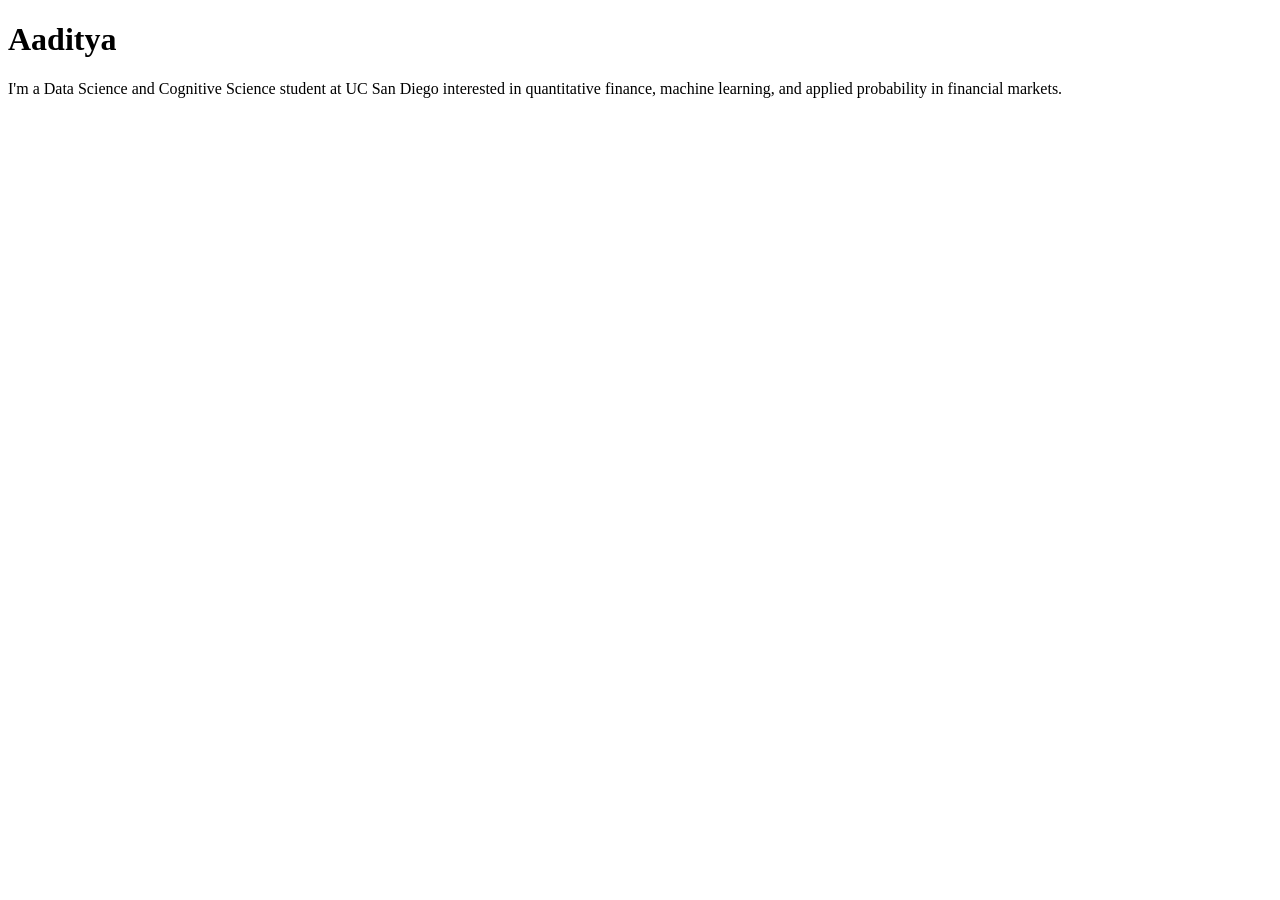
==== index.html @ cc4453ba "Create index.html" ====
<!DOCTYPE html>
<html lang="en">
<head>
  <meta charset="UTF-8">
  <meta name="viewport" content="width=device-width, initial-scale=1.0">
  <title>Aaditya: Personal Site and Portfolio</title>
</head>
<body>

  <h1>Aaditya</h1>
  <p>
    I'm a Data Science and Cognitive Science student at UC San Diego interested in
    quantitative finance, machine learning, and applied probability in financial markets.
  </p>

</body>
</html>
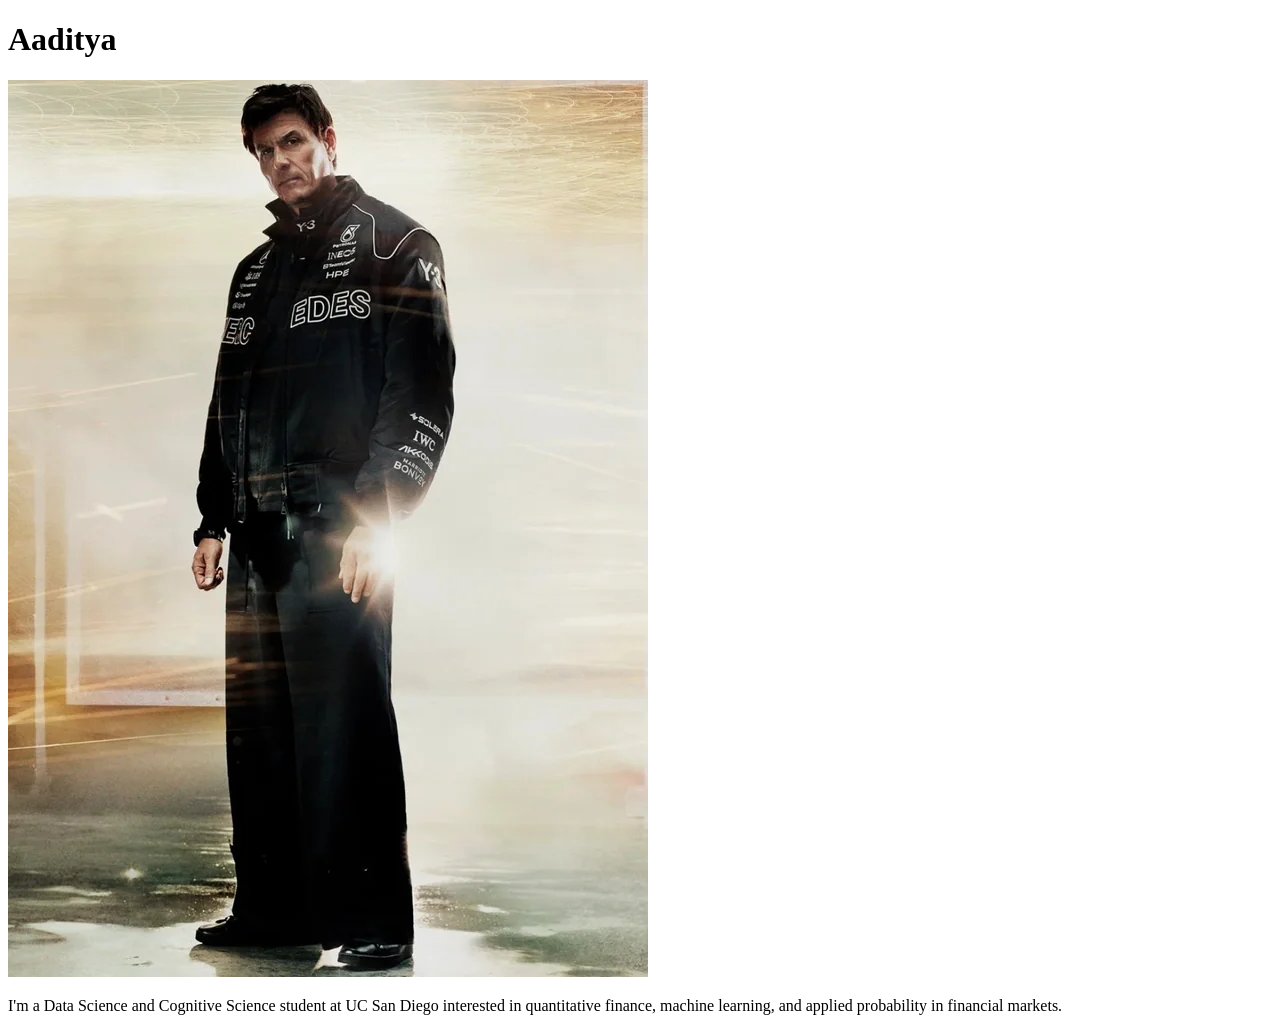
==== commit 0306c745: "Toto Toto" ====
--- a/index.html
+++ b/index.html
@@ -8,6 +8,7 @@
 <body>
 
   <h1>Aaditya</h1>
+  <img src="images/toto.jpg" alt="A photo of Toto Wolff">
   <p>
     I'm a Data Science and Cognitive Science student at UC San Diego interested in
     quantitative finance, machine learning, and applied probability in financial markets.
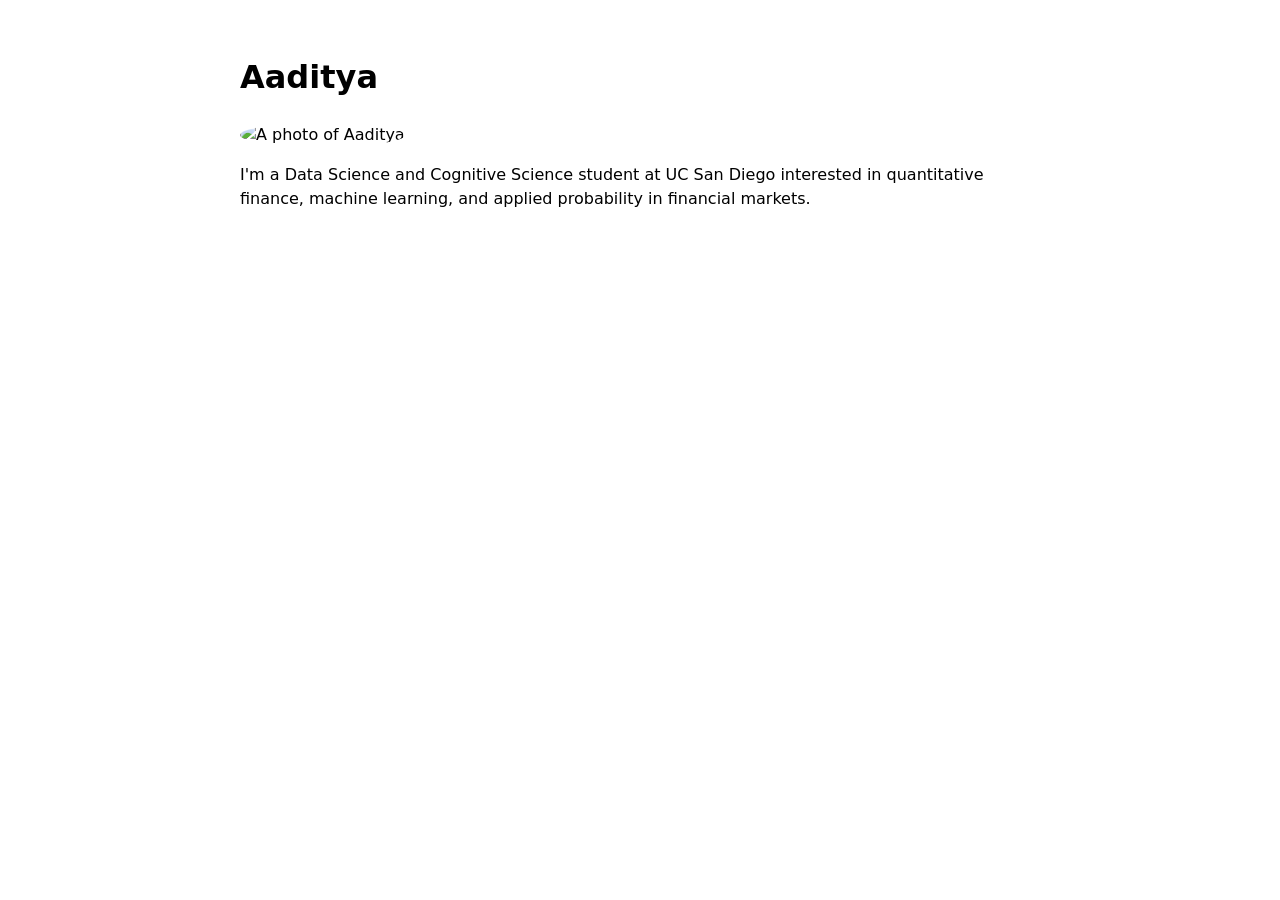
==== commit 4856db4b: "CSS styling" ====
--- a/index.html
+++ b/index.html
@@ -4,15 +4,16 @@
   <meta charset="UTF-8">
   <meta name="viewport" content="width=device-width, initial-scale=1.0">
   <title>Aaditya: Personal Site and Portfolio</title>
+  <link rel="stylesheet" href="style.css">
 </head>
 <body>
-
+ 
   <h1>Aaditya</h1>
-  <img src="images/toto.jpg" alt="A photo of Toto Wolff">
+  <img src="images/profile.jpg" alt="A photo of Aaditya">
   <p>
     I'm a Data Science and Cognitive Science student at UC San Diego interested in
     quantitative finance, machine learning, and applied probability in financial markets.
   </p>
-
+ 
 </body>
-</html>
+</html>
--- a/style.css
+++ b/style.css
@@ -0,0 +1,12 @@
+body {
+  font: 100%/1.5 system-ui;
+  max-width: 800px;
+  margin: 0 auto;
+  padding: 2rem 1.5rem;
+}
+ 
+img {
+  max-width: 200px;
+  border-radius: 50%;
+}
+ 
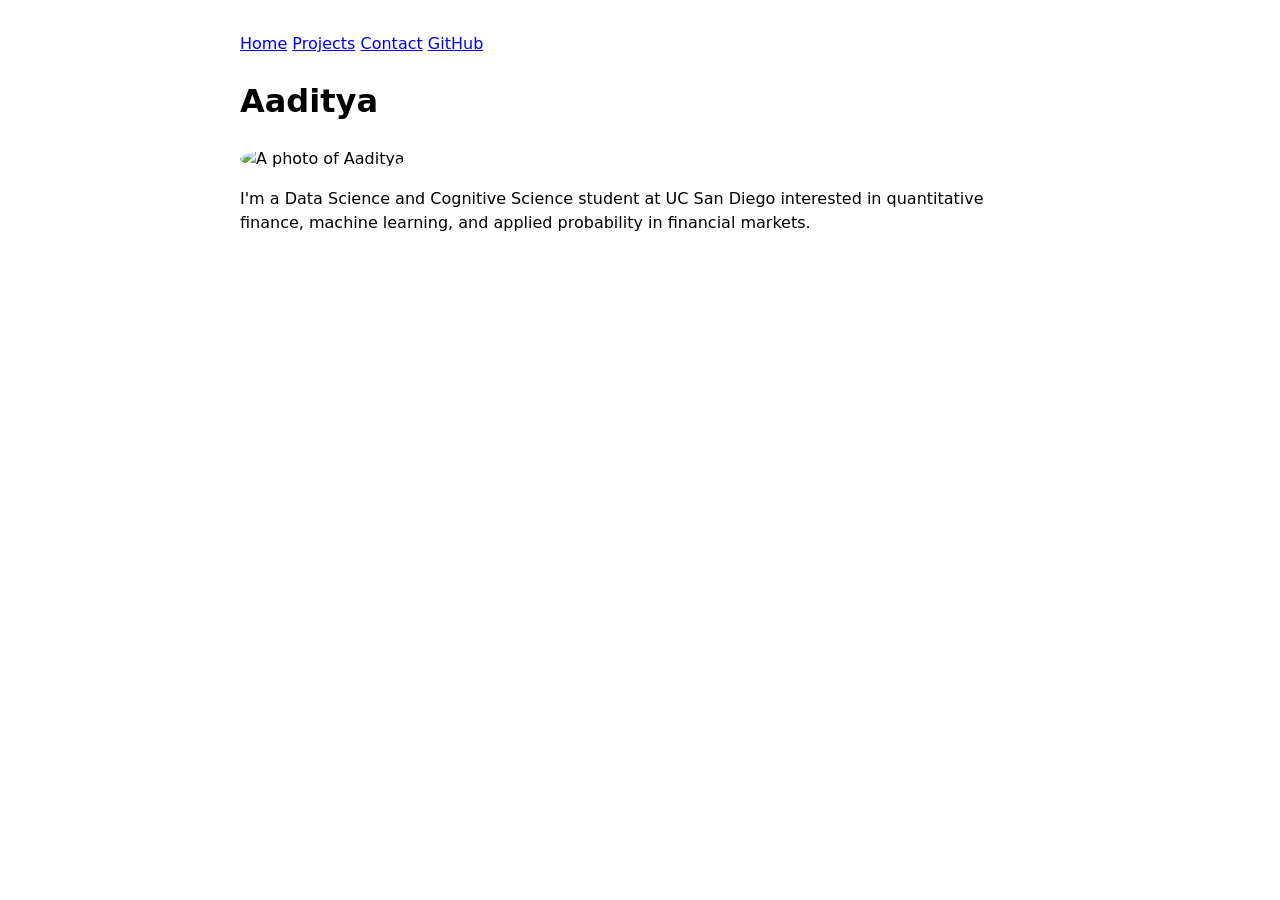
==== commit dd784c70: "New Pages" ====
--- a/index.html
+++ b/index.html
@@ -7,13 +7,20 @@
   <link rel="stylesheet" href="style.css">
 </head>
 <body>
- 
+
+  <nav>
+    <a href="index.html">Home</a>
+    <a href="projects/index.html">Projects</a>
+    <a href="contact/index.html">Contact</a>
+    <a href="https://github.com/CSAaditya" target="_blank">GitHub</a>
+  </nav>
+
   <h1>Aaditya</h1>
   <img src="images/profile.jpg" alt="A photo of Aaditya">
   <p>
     I'm a Data Science and Cognitive Science student at UC San Diego interested in
     quantitative finance, machine learning, and applied probability in financial markets.
   </p>
- 
+
 </body>
 </html>
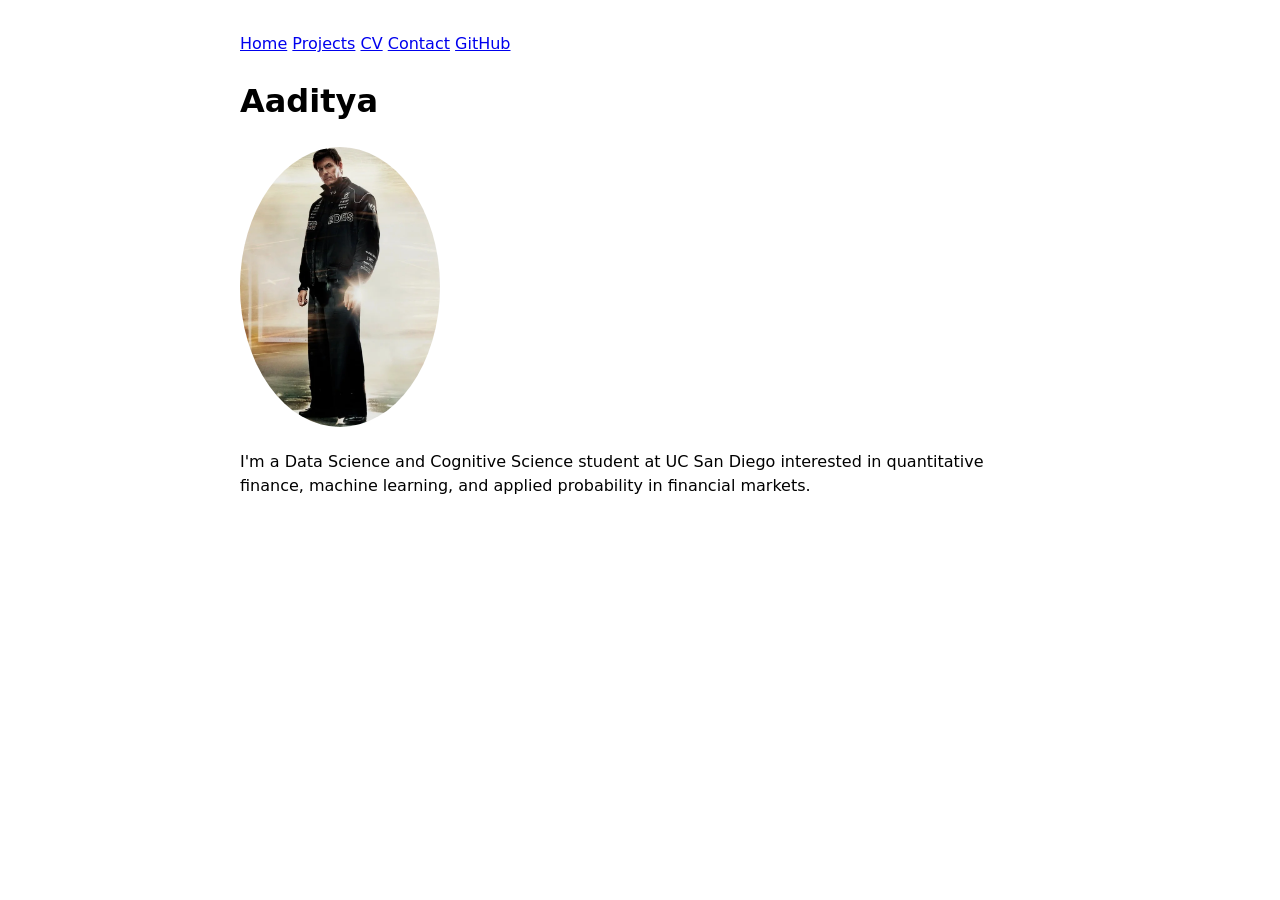
==== commit f27e8731: "Quick Fix Accidentally commit old version" ====
--- a/index.html
+++ b/index.html
@@ -11,12 +11,13 @@
   <nav>
     <a href="index.html">Home</a>
     <a href="projects/index.html">Projects</a>
+    <a href="cv/index.html">CV</a>
     <a href="contact/index.html">Contact</a>
     <a href="https://github.com/CSAaditya" target="_blank">GitHub</a>
   </nav>
 
   <h1>Aaditya</h1>
-  <img src="images/profile.jpg" alt="A photo of Aaditya">
+  <img src="images/toto.jpg" alt="A photo of Toto Wolff">
   <p>
     I'm a Data Science and Cognitive Science student at UC San Diego interested in
     quantitative finance, machine learning, and applied probability in financial markets.
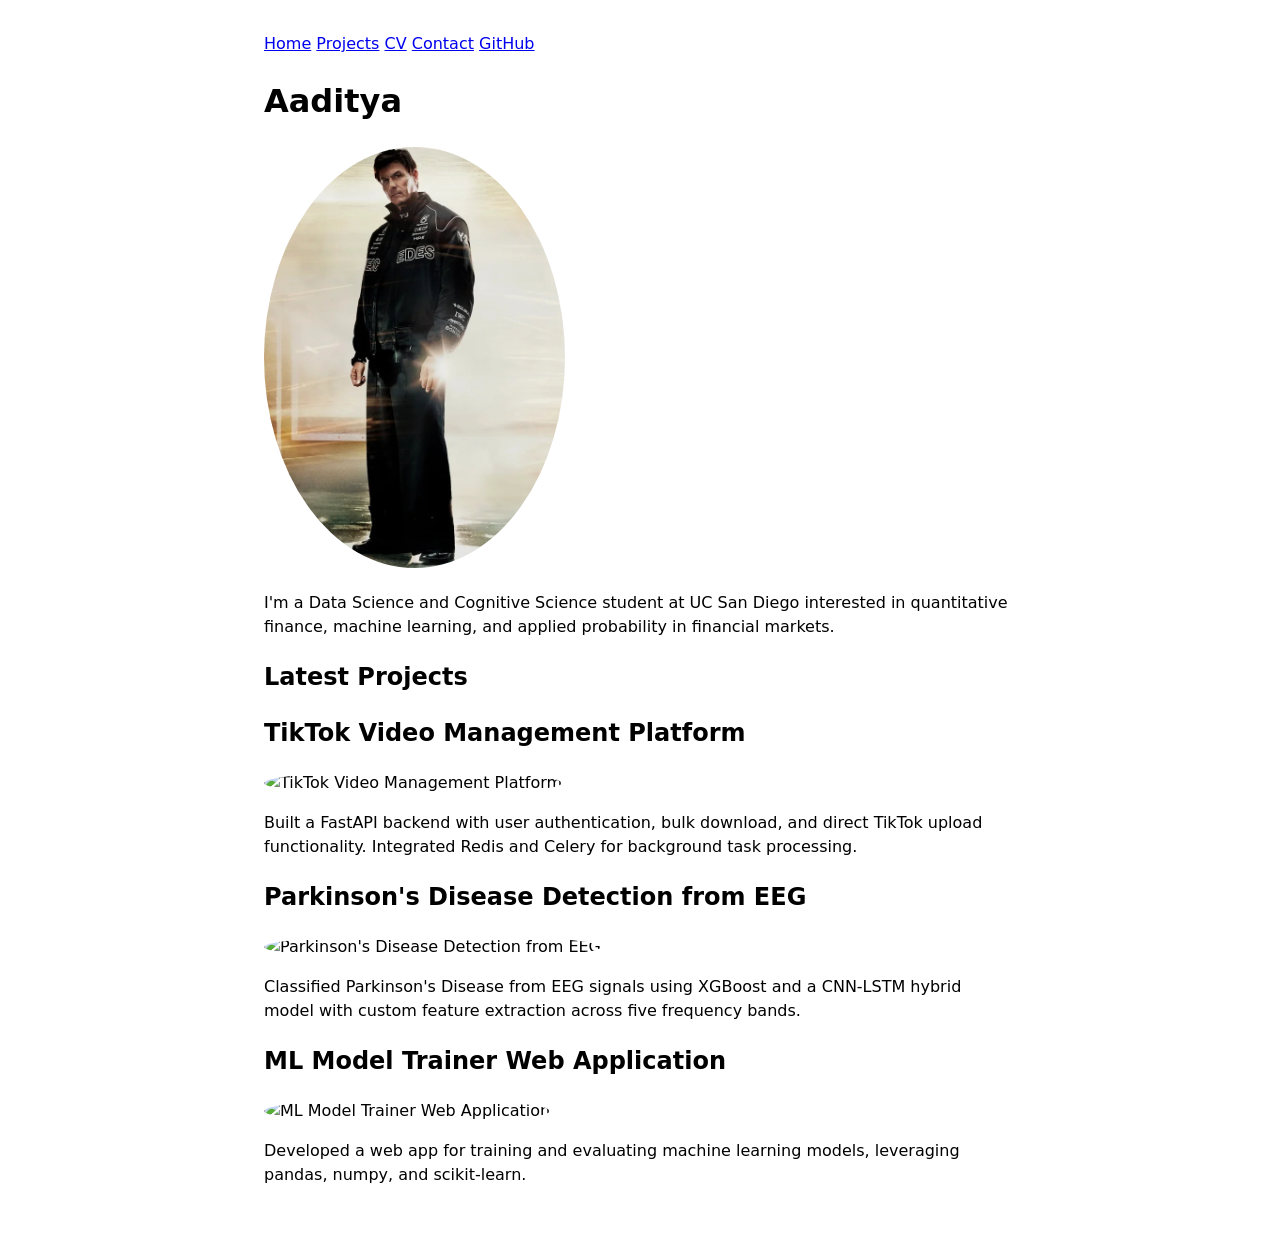
==== commit bd962302: "Catching up Catching up from past labs" ====
--- a/index.html
+++ b/index.html
@@ -18,10 +18,18 @@
 
   <h1>Aaditya</h1>
   <img src="images/toto.jpg" alt="A photo of Toto Wolff">
+
   <p>
     I'm a Data Science and Cognitive Science student at UC San Diego interested in
     quantitative finance, machine learning, and applied probability in financial markets.
   </p>
 
+  <div id="profile-stats"></div>
+
+  <h2>Latest Projects</h2>
+  <div class="projects"></div>
+
+  <script src="index.js" type="module" defer></script>
+
 </body>
 </html>
--- a/style.css
+++ b/style.css
@@ -1,12 +1,15 @@
 body {
   font: 100%/1.5 system-ui;
   max-width: 800px;
+  width: 100%;
   margin: 0 auto;
   padding: 2rem 1.5rem;
+  box-sizing: border-box;
 }
- 
+
 img {
-  max-width: 200px;
+  width: 40%;
+  max-width: 400px;
+  height: auto;
   border-radius: 50%;
-}
- +}
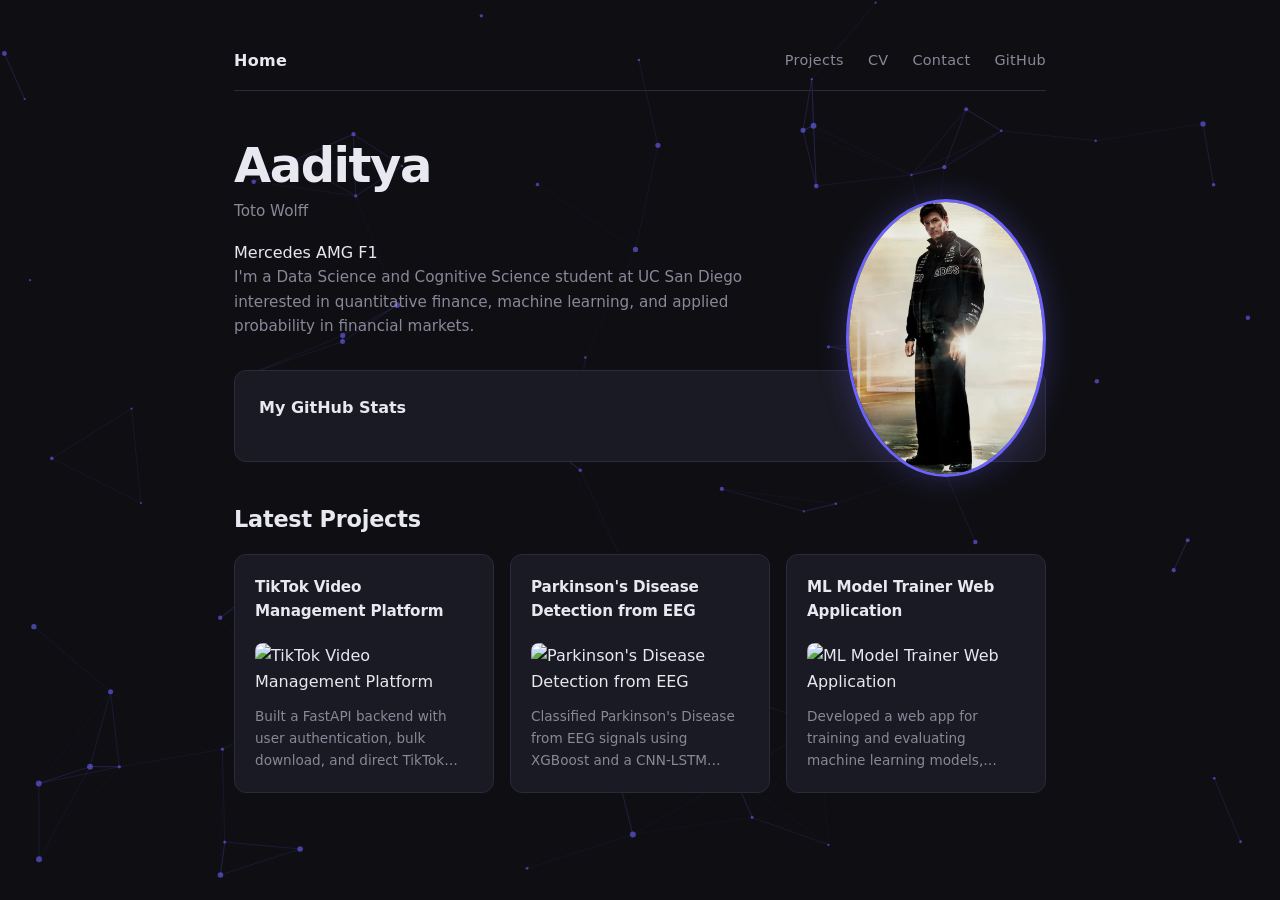
==== commit 10de8ee5: "CSS additions styling" ====
--- a/index.html
+++ b/index.html
@@ -8,6 +8,8 @@
 </head>
 <body>
 
+  <canvas id="particle-canvas"></canvas>
+
   <nav>
     <a href="index.html">Home</a>
     <a href="projects/index.html">Projects</a>
@@ -16,8 +18,15 @@
     <a href="https://github.com/CSAaditya" target="_blank">GitHub</a>
   </nav>
 
-  <h1>Aaditya</h1>
-  <img src="images/toto.jpg" alt="A photo of Toto Wolff">
+  <h1><span class="flame-name">Aaditya</span></h1>
+
+  <div class="photo-wrapper">
+    <img src="images/toto.jpg" alt="A photo of Toto Wolff">
+    <div class="photo-overlay">
+      <p>Toto Wolff</p>
+      <span>Mercedes AMG F1</span>
+    </div>
+  </div>
 
   <p>
     I'm a Data Science and Cognitive Science student at UC San Diego interested in
@@ -29,6 +38,7 @@
   <h2>Latest Projects</h2>
   <div class="projects"></div>
 
+  <script src="animations.js" type="module"></script>
   <script src="index.js" type="module" defer></script>
 
 </body>
--- a/style.css
+++ b/style.css
@@ -1,15 +1,377 @@
+/* ===== RESET & BASE ===== */
+*, *::before, *::after {
+  box-sizing: border-box;
+  margin: 0;
+  padding: 0;
+}
+
+:root {
+  --bg: #0f0f13;
+  --surface: #1a1a24;
+  --surface2: #22222f;
+  --accent: #6c63ff;
+  --accent2: #ff6584;
+  --text: #e8e8f0;
+  --muted: #888899;
+  --border: #2a2a3a;
+  --radius: 12px;
+}
+
+html {
+  scroll-behavior: smooth;
+}
+
 body {
-  font: 100%/1.5 system-ui;
-  max-width: 800px;
+  font: 100%/1.6 system-ui, sans-serif;
+  background: var(--bg);
+  color: var(--text);
+  max-width: 860px;
   width: 100%;
   margin: 0 auto;
   padding: 2rem 1.5rem;
   box-sizing: border-box;
-}
-
+  position: relative;
+}
+
+/* ===== PARTICLE CANVAS ===== */
+#particle-canvas {
+  position: fixed;
+  top: 0;
+  left: 0;
+  width: 100%;
+  height: 100%;
+  z-index: -1;
+  pointer-events: none;
+}
+
+/* ===== NAV ===== */
+nav {
+  display: flex;
+  gap: 1.5rem;
+  align-items: center;
+  padding: 1rem 0;
+  border-bottom: 1px solid var(--border);
+  margin-bottom: 3rem;
+  font-size: 0.9rem;
+  flex-wrap: wrap;
+}
+
+nav a {
+  color: var(--muted);
+  text-decoration: none;
+  transition: color 0.2s;
+  letter-spacing: 0.02em;
+}
+
+nav a:hover {
+  color: var(--accent);
+}
+
+nav a:first-child {
+  margin-right: auto;
+  color: var(--text);
+  font-weight: 700;
+  font-size: 1rem;
+}
+
+/* ===== HEADINGS ===== */
+h1 {
+  font-size: 3rem;
+  line-height: 1.1;
+  margin-bottom: 0.5rem;
+  letter-spacing: -0.03em;
+  position: relative;
+  display: inline-block;
+}
+
+h2 {
+  font-size: 1.4rem;
+  margin: 2.5rem 0 1rem;
+  color: var(--text);
+  letter-spacing: -0.01em;
+}
+
+h3 {
+  font-size: 1rem;
+  margin-bottom: 0.4rem;
+  color: var(--text);
+}
+
+p {
+  color: var(--muted);
+  margin-bottom: 1rem;
+  font-size: 0.95rem;
+}
+
+a {
+  color: var(--accent);
+  text-decoration: none;
+}
+
+a:hover {
+  text-decoration: underline;
+}
+
+/* ===== FLAME EFFECT ON H1 ===== */
+.flame-name {
+  display: inline-block;
+  cursor: default;
+  position: relative;
+  transition: color 0.3s;
+}
+
+.flame-name:hover {
+  color: #ff6a00;
+  text-shadow:
+    0 0 10px #ff6a00,
+    0 0 20px #ff4500,
+    0 0 40px #ff2200,
+    0 0 80px #ff0000;
+  animation: flicker 0.15s infinite alternate;
+}
+
+@keyframes flicker {
+  0%   { text-shadow: 0 0 10px #ff6a00, 0 0 20px #ff4500, 0 0 40px #ff2200; }
+  100% { text-shadow: 0 0 15px #ffaa00, 0 0 30px #ff6600, 0 0 60px #ff3300, 0 0 100px #ff0000; }
+}
+
+.flame-particle {
+  position: absolute;
+  border-radius: 50%;
+  pointer-events: none;
+  animation: rise linear forwards;
+}
+
+@keyframes rise {
+  0%   { transform: translateY(0) scale(1); opacity: 1; }
+  100% { transform: translateY(-80px) scale(0); opacity: 0; }
+}
+
+/* ===== PROFILE PHOTO ===== */
 img {
-  width: 40%;
-  max-width: 400px;
+  width: 30%;
+  max-width: 200px;
   height: auto;
   border-radius: 50%;
+  border: 3px solid var(--accent);
+  box-shadow: 0 0 30px rgba(108, 99, 255, 0.3);
+  float: right;
+  margin: 0 0 1.5rem 2rem;
+}
+
+/* ===== GITHUB STATS ===== */
+#profile-stats {
+  background: var(--surface);
+  border: 1px solid var(--border);
+  border-radius: var(--radius);
+  padding: 1.5rem;
+  margin: 2rem 0;
+}
+
+#profile-stats::before {
+  content: 'My GitHub Stats';
+  display: block;
+  font-weight: 700;
+  font-size: 1rem;
+  margin-bottom: 1rem;
+  color: var(--text);
+}
+
+#profile-stats dl {
+  display: grid;
+  grid-template-columns: repeat(4, 1fr);
+  gap: 0.5rem;
+}
+
+#profile-stats dt {
+  grid-row: 1;
+  font-size: 0.75rem;
+  text-transform: uppercase;
+  letter-spacing: 0.08em;
+  color: var(--muted);
+}
+
+#profile-stats dd {
+  grid-row: 2;
+  font-size: 2rem;
+  font-weight: 700;
+  color: var(--text);
+  letter-spacing: -0.02em;
+}
+
+/* ===== PROJECTS GRID ===== */
+.projects {
+  display: grid;
+  grid-template-columns: repeat(auto-fill, minmax(240px, 1fr));
+  gap: 1rem;
+  margin-top: 1rem;
+}
+
+.projects article {
+  background: var(--surface);
+  border: 1px solid var(--border);
+  border-radius: var(--radius);
+  padding: 1.25rem;
+  transition: transform 0.2s, box-shadow 0.2s, border-color 0.2s;
+  overflow: hidden;
+}
+
+.projects article:hover {
+  transform: translateY(-4px);
+  box-shadow: 0 8px 30px rgba(108, 99, 255, 0.2);
+  border-color: var(--accent);
+}
+
+.projects article img {
+  width: 100%;
+  max-width: 100%;
+  height: 140px;
+  object-fit: cover;
+  border-radius: 8px;
+  border: none;
+  box-shadow: none;
+  float: none;
+  margin: 0.75rem 0;
+}
+
+.projects article h2,
+.projects article h3 {
+  font-size: 0.95rem;
+  margin: 0 0 0.5rem;
+  color: var(--text);
+}
+
+.projects article p {
+  font-size: 0.85rem;
+  color: var(--muted);
+  margin: 0;
+  display: -webkit-box;
+  -webkit-line-clamp: 3;
+  -webkit-box-orient: vertical;
+  overflow: hidden;
+}
+
+/* ===== CV PAGE ===== */
+.cv-entry {
+  margin-bottom: 1.5rem;
+  padding: 1.25rem;
+  background: var(--surface);
+  border: 1px solid var(--border);
+  border-radius: var(--radius);
+  border-left: 3px solid var(--accent);
+}
+
+.cv-entry h3 {
+  font-size: 1rem;
+  margin-bottom: 0.25rem;
+}
+
+.cv-entry p {
+  font-size: 0.9rem;
+  margin-bottom: 0;
+}
+
+.cv-entry time {
+  font-size: 0.8rem;
+  color: var(--accent);
+  font-family: monospace;
+}
+
+ul.skills-list {
+  display: flex;
+  flex-wrap: wrap;
+  gap: 0.5rem;
+  list-style: none;
+  margin-top: 0.5rem;
+}
+
+ul.skills-list li {
+  background: var(--surface2);
+  border: 1px solid var(--border);
+  color: var(--accent);
+  padding: 0.3rem 0.8rem;
+  border-radius: 999px;
+  font-size: 0.82rem;
+  font-family: monospace;
+}
+
+/* ===== CONTACT FORM ===== */
+.contact-form {
+  background: var(--surface);
+  border: 1px solid var(--border);
+  border-radius: var(--radius);
+  padding: 2rem;
+  margin-top: 1.5rem;
+}
+
+.contact-form label {
+  display: block;
+  margin-bottom: 1rem;
+  font-size: 0.85rem;
+  font-weight: 600;
+  color: var(--muted);
+  text-transform: uppercase;
+  letter-spacing: 0.05em;
+}
+
+.contact-form input,
+.contact-form textarea {
+  display: block;
+  width: 100%;
+  margin-top: 0.4rem;
+  padding: 0.7rem 1rem;
+  background: var(--bg);
+  border: 1px solid var(--border);
+  border-radius: 8px;
+  color: var(--text);
+  font: inherit;
+  font-size: 0.95rem;
+  transition: border-color 0.2s;
+}
+
+.contact-form input:focus,
+.contact-form textarea:focus {
+  outline: none;
+  border-color: var(--accent);
+}
+
+.contact-form textarea {
+  min-height: 120px;
+  resize: vertical;
+}
+
+.contact-form button {
+  background: var(--accent);
+  color: #fff;
+  border: none;
+  padding: 0.75rem 2rem;
+  border-radius: 8px;
+  font-size: 0.95rem;
+  cursor: pointer;
+  margin-top: 0.5rem;
+  transition: background 0.2s, transform 0.1s;
+}
+
+.contact-form button:hover {
+  background: #5a52e0;
+  transform: translateY(-1px);
+}
+
+/* ===== FOOTER ===== */
+footer {
+  margin-top: 5rem;
+  padding-top: 1.5rem;
+  border-top: 1px solid var(--border);
+  font-size: 0.8rem;
+  color: var(--muted);
+  text-align: center;
+}
+
+/* ===== RESPONSIVE ===== */
+@media (max-width: 560px) {
+  h1 { font-size: 2rem; }
+  img { width: 80px; max-width: 80px; }
+  #profile-stats dl { grid-template-columns: repeat(2, 1fr); }
+  #profile-stats dd { font-size: 1.4rem; }
+  nav { gap: 1rem; font-size: 0.82rem; }
 }
